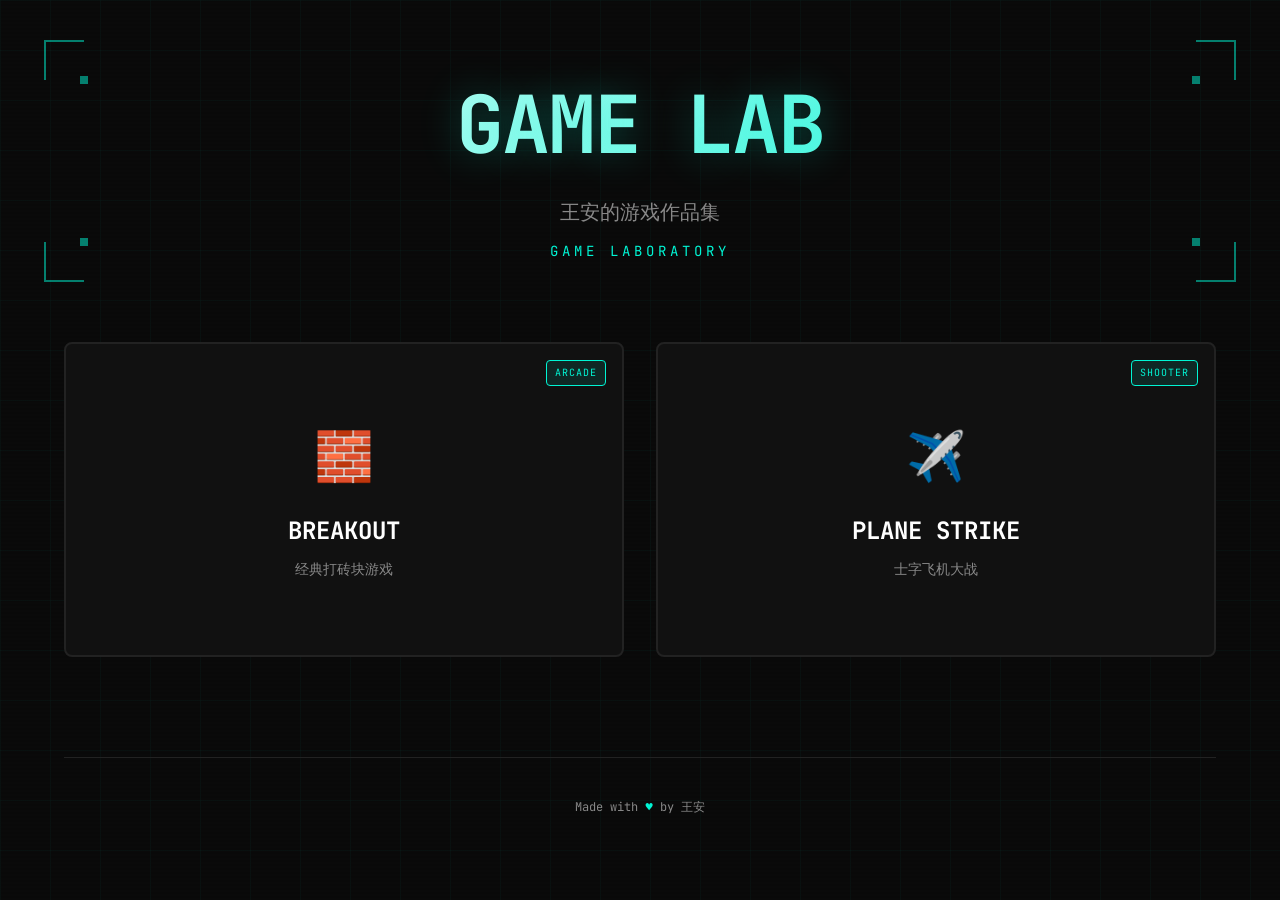
==== index.html @ 1d95ae91 "Initial commit: Game Lab - 游戏作品集网站" ====
<!DOCTYPE html>
<html lang="zh-CN">
<head>
  <meta charset="UTF-8">
  <meta name="viewport" content="width=device-width, initial-scale=1.0">
  <meta name="description" content="王安的游戏作品集 - Game Lab 游戏实验室，包含打砖块、飞机大战等经典游戏">
  <meta name="keywords" content="游戏,游戏作品集,打砖块,飞机大战,JavaScript游戏">
  <meta name="author" content="王安">
  <meta name="theme-color" content="#00f5d4">
  
  <meta property="og:title" content="GAME LAB - 游戏实验室">
  <meta property="og:description" content="王安的游戏作品集 - 经典街机风格小游戏集合">
  <meta property="og:type" content="website">
  <meta property="og:image" content="/og-image.jpg">
  
  <meta name="twitter:card" content="summary_large_image">
  <meta name="twitter:title" content="GAME LAB - 游戏实验室">
  <meta name="twitter:description" content="王安的游戏作品集">
  
  <title>GAME LAB / 游戏实验室</title>
  
  <link rel="preconnect" href="https://fonts.googleapis.com">
  <link rel="preconnect" href="https://fonts.gstatic.com" crossorigin>
  <link href="https://fonts.googleapis.com/css2?family=JetBrains+Mono:wght@400;700&family=Space+Grotesk:wght@400;500;600;700&display=swap" rel="stylesheet">
  
  <style>
    :root {
      --bg-primary: #0a0a0a;
      --bg-secondary: #111111;
      --accent: #00f5d4;
      --accent-glow: rgba(0, 245, 212, 0.3);
      --accent-dim: rgba(0, 245, 212, 0.1);
      --text-primary: #ffffff;
      --text-secondary: #888888;
      --border: #222222;
    }
    
    * {
      margin: 0;
      padding: 0;
      box-sizing: border-box;
    }
    
    body {
      font-family: 'Space Grotesk', sans-serif;
      background-color: var(--bg-primary);
      color: var(--text-primary);
      min-height: 100vh;
      line-height: 1.6;
      overflow-x: hidden;
    }
    
    /* 网格背景 */
    .grid-bg {
      position: fixed;
      top: 0;
      left: 0;
      width: 100%;
      height: 100%;
      background-image: 
        linear-gradient(rgba(0, 245, 212, 0.03) 1px, transparent 1px),
        linear-gradient(90deg, rgba(0, 245, 212, 0.03) 1px, transparent 1px);
      background-size: 50px 50px;
      pointer-events: none;
      z-index: 0;
    }
    
    /* 扫描线效果 */
    .scanlines {
      position: fixed;
      top: 0;
      left: 0;
      width: 100%;
      height: 100%;
      background: repeating-linear-gradient(
        0deg,
        transparent,
        transparent 2px,
        rgba(0, 0, 0, 0.15) 2px,
        rgba(0, 0, 0, 0.15) 4px
      );
      pointer-events: none;
      z-index: 1;
      opacity: 0.3;
    }
    
    .container {
      position: relative;
      z-index: 2;
      max-width: 1200px;
      margin: 0 auto;
      padding: 60px 24px;
    }
    
    /* 头部区域 */
    header {
      text-align: center;
      margin-bottom: 80px;
      position: relative;
    }
    
    .logo {
      font-family: 'JetBrains Mono', monospace;
      font-size: clamp(2.5rem, 8vw, 5rem);
      font-weight: 700;
      letter-spacing: -2px;
      margin-bottom: 8px;
      background: linear-gradient(135deg, var(--text-primary) 0%, var(--accent) 100%);
      -webkit-background-clip: text;
      -webkit-text-fill-color: transparent;
      background-clip: text;
      text-shadow: 0 0 40px var(--accent-glow);
    }
    
    .subtitle-cn {
      font-size: clamp(1rem, 3vw, 1.25rem);
      color: var(--text-secondary);
      margin-bottom: 12px;
      font-weight: 400;
    }
    
    .subtitle-en {
      font-family: 'JetBrains Mono', monospace;
      font-size: 0.875rem;
      color: var(--accent);
      text-transform: uppercase;
      letter-spacing: 4px;
    }
    
    /* 像素化装饰边框 */
    .pixel-border {
      position: absolute;
      width: 40px;
      height: 40px;
      border: 2px solid var(--accent);
      opacity: 0.5;
    }
    
    .pixel-border::before {
      content: '';
      position: absolute;
      width: 8px;
      height: 8px;
      background: var(--accent);
    }
    
    .pixel-tl {
      top: -20px;
      left: -20px;
      border-right: none;
      border-bottom: none;
    }
    
    .pixel-tl::before {
      bottom: -4px;
      right: -4px;
    }
    
    .pixel-tr {
      top: -20px;
      right: -20px;
      border-left: none;
      border-bottom: none;
    }
    
    .pixel-tr::before {
      bottom: -4px;
      left: -4px;
    }
    
    .pixel-bl {
      bottom: -20px;
      left: -20px;
      border-right: none;
      border-top: none;
    }
    
    .pixel-bl::before {
      top: -4px;
      right: -4px;
    }
    
    .pixel-br {
      bottom: -20px;
      right: -20px;
      border-left: none;
      border-top: none;
    }
    
    .pixel-br::before {
      top: -4px;
      left: -4px;
    }
    
    /* 游戏卡片网格 */
    .games-grid {
      display: grid;
      grid-template-columns: repeat(auto-fit, minmax(320px, 1fr));
      gap: 32px;
      margin-top: 60px;
    }
    
    .game-card {
      position: relative;
      aspect-ratio: 16 / 9;
      background: var(--bg-secondary);
      border: 2px solid var(--border);
      border-radius: 8px;
      overflow: hidden;
      cursor: pointer;
      transition: all 0.4s cubic-bezier(0.4, 0, 0.2, 1);
      text-decoration: none;
      display: block;
    }
    
    .game-card::before {
      content: '';
      position: absolute;
      inset: 0;
      background: linear-gradient(135deg, transparent 0%, var(--accent-dim) 100%);
      opacity: 0;
      transition: opacity 0.4s ease;
    }
    
    .game-card:hover {
      border-color: var(--accent);
      box-shadow: 
        0 0 20px var(--accent-glow),
        0 0 40px var(--accent-glow),
        inset 0 0 20px var(--accent-dim);
      transform: translateY(-4px);
    }
    
    .game-card:hover::before {
      opacity: 1;
    }
    
    .card-content {
      position: relative;
      z-index: 2;
      height: 100%;
      display: flex;
      flex-direction: column;
      justify-content: center;
      align-items: center;
      padding: 24px;
    }
    
    .game-icon {
      font-size: 3rem;
      margin-bottom: 16px;
      transition: transform 0.4s ease;
    }
    
    .game-card:hover .game-icon {
      transform: scale(1.1);
    }
    
    .game-title {
      font-family: 'JetBrains Mono', monospace;
      font-size: 1.5rem;
      font-weight: 700;
      color: var(--text-primary);
      margin-bottom: 8px;
      text-align: center;
    }
    
    .game-desc {
      font-size: 0.875rem;
      color: var(--text-secondary);
      text-align: center;
    }
    
    .game-tag {
      position: absolute;
      top: 16px;
      right: 16px;
      font-family: 'JetBrains Mono', monospace;
      font-size: 0.625rem;
      color: var(--accent);
      border: 1px solid var(--accent);
      padding: 4px 8px;
      border-radius: 4px;
      text-transform: uppercase;
      letter-spacing: 1px;
      background: rgba(0, 245, 212, 0.1);
    }
    
    /* 像素化角标 */
    .card-corner {
      position: absolute;
      width: 12px;
      height: 12px;
      border: 2px solid var(--accent);
      opacity: 0;
      transition: opacity 0.4s ease;
    }
    
    .game-card:hover .card-corner {
      opacity: 1;
    }
    
    .corner-tl { top: 8px; left: 8px; border-right: none; border-bottom: none; }
    .corner-tr { top: 8px; right: 8px; border-left: none; border-bottom: none; }
    .corner-bl { bottom: 8px; left: 8px; border-right: none; border-top: none; }
    .corner-br { bottom: 8px; right: 8px; border-left: none; border-top: none; }
    
    /* 底部 */
    footer {
      text-align: center;
      margin-top: 100px;
      padding-top: 40px;
      border-top: 1px solid var(--border);
    }
    
    .footer-text {
      font-family: 'JetBrains Mono', monospace;
      font-size: 0.75rem;
      color: var(--text-secondary);
    }
    
    .footer-text span {
      color: var(--accent);
    }
    
    /* 动画 */
    @keyframes pulse {
      0%, 100% { opacity: 0.5; }
      50% { opacity: 1; }
    }
    
    .pixel-border {
      animation: pulse 3s ease-in-out infinite;
    }
    
    @keyframes float {
      0%, 100% { transform: translateY(0px); }
      50% { transform: translateY(-10px); }
    }
    
    .game-card {
      animation: float 6s ease-in-out infinite;
    }
    
    .game-card:nth-child(2) {
      animation-delay: -3s;
    }
    
    /* 响应式 */
    @media (max-width: 768px) {
      .container {
        padding: 40px 16px;
      }
      
      header {
        margin-bottom: 60px;
      }
      
      .games-grid {
        grid-template-columns: 1fr;
        gap: 24px;
      }
      
      .pixel-border {
        display: none;
      }
    }
    
    /* 减少动画偏好 */
    @media (prefers-reduced-motion: reduce) {
      *, *::before, *::after {
        animation-duration: 0.01ms !important;
        animation-iteration-count: 1 !important;
        transition-duration: 0.01ms !important;
      }
    }
  </style>
</head>
<body>
  <div class="grid-bg"></div>
  <div class="scanlines"></div>
  
  <div class="container">
    <header>
      <div class="pixel-border pixel-tl"></div>
      <div class="pixel-border pixel-tr"></div>
      <div class="pixel-border pixel-bl"></div>
      <div class="pixel-border pixel-br"></div>
      
      <h1 class="logo">GAME LAB</h1>
      <p class="subtitle-cn">王安的游戏作品集</p>
      <p class="subtitle-en">Game Laboratory</p>
    </header>
    
    <main>
      <div class="games-grid">
        <a href="games/breakout/" class="game-card" aria-label="进入打砖块游戏">
          <span class="card-corner corner-tl"></span>
          <span class="card-corner corner-tr"></span>
          <span class="card-corner corner-bl"></span>
          <span class="card-corner corner-br"></span>
          <span class="game-tag">Arcade</span>
          
          <div class="card-content">
            <div class="game-icon">🧱</div>
            <h2 class="game-title">BREAKOUT</h2>
            <p class="game-desc">经典打砖块游戏</p>
          </div>
        </a>
        
        <a href="games/plane-strike/" class="game-card" aria-label="进入飞机大战游戏">
          <span class="card-corner corner-tl"></span>
          <span class="card-corner corner-tr"></span>
          <span class="card-corner corner-bl"></span>
          <span class="card-corner corner-br"></span>
          <span class="game-tag">Shooter</span>
          
          <div class="card-content">
            <div class="game-icon">✈️</div>
            <h2 class="game-title">PLANE STRIKE</h2>
            <p class="game-desc">士字飞机大战</p>
          </div>
        </a>
      </div>
    </main>
    
    <footer>
      <p class="footer-text">Made with <span>♥</span> by 王安</p>
    </footer>
  </div>
  
  <script type="application/ld+json">
  {
    "@context": "https://schema.org",
    "@type": "WebSite",
    "name": "GAME LAB - 游戏实验室",
    "description": "王安的游戏作品集 - 经典街机风格小游戏集合",
    "url": "https://game.waanng.cn",
    "author": {
      "@type": "Person",
      "name": "王安"
    }
  }
  </script>
</body>
</html>
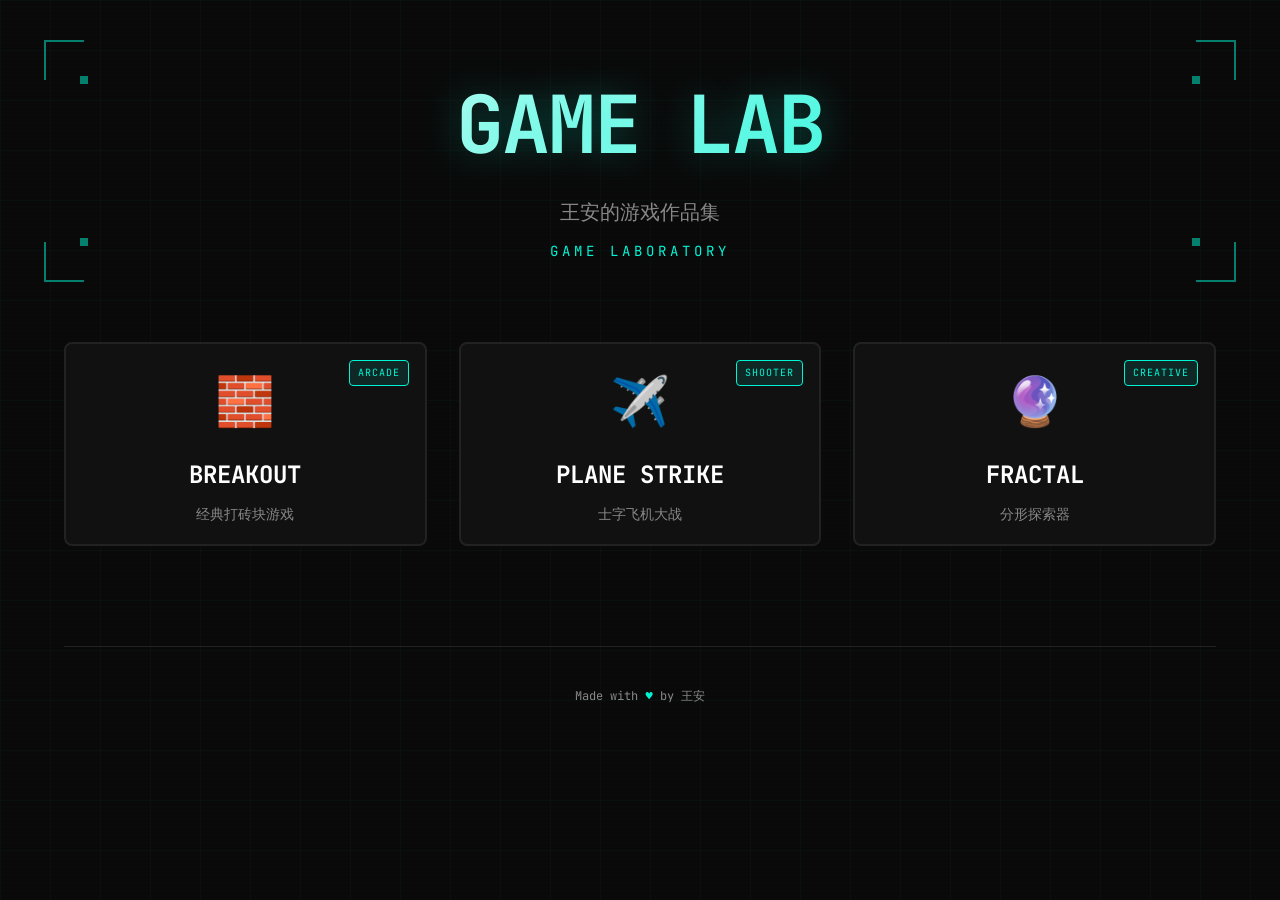
==== commit e5a069f0: "添加分形探索器游戏 (Fractal Explorer)，更新首页和 README" ====
--- a/index.html
+++ b/index.html
@@ -408,7 +408,7 @@
           </div>
         </a>
         
-        <a href="games/plane-strike/" class="game-card" aria-label="进入飞机大战游戏">
+         <a href="games/plane-strike/" class="game-card" aria-label="进入飞机大战游戏">
           <span class="card-corner corner-tl"></span>
           <span class="card-corner corner-tr"></span>
           <span class="card-corner corner-bl"></span>
@@ -421,6 +421,20 @@
             <p class="game-desc">士字飞机大战</p>
           </div>
         </a>
+        
+        <a href="games/fractal-explorer/" class="game-card" aria-label="进入分形探索器">
+          <span class="card-corner corner-tl"></span>
+          <span class="card-corner corner-tr"></span>
+          <span class="card-corner corner-bl"></span>
+          <span class="card-corner corner-br"></span>
+          <span class="game-tag">Creative</span>
+          
+          <div class="card-content">
+            <div class="game-icon">🔮</div>
+            <h2 class="game-title">FRACTAL</h2>
+            <p class="game-desc">分形探索器</p>
+          </div>
+        </a>
       </div>
     </main>
     
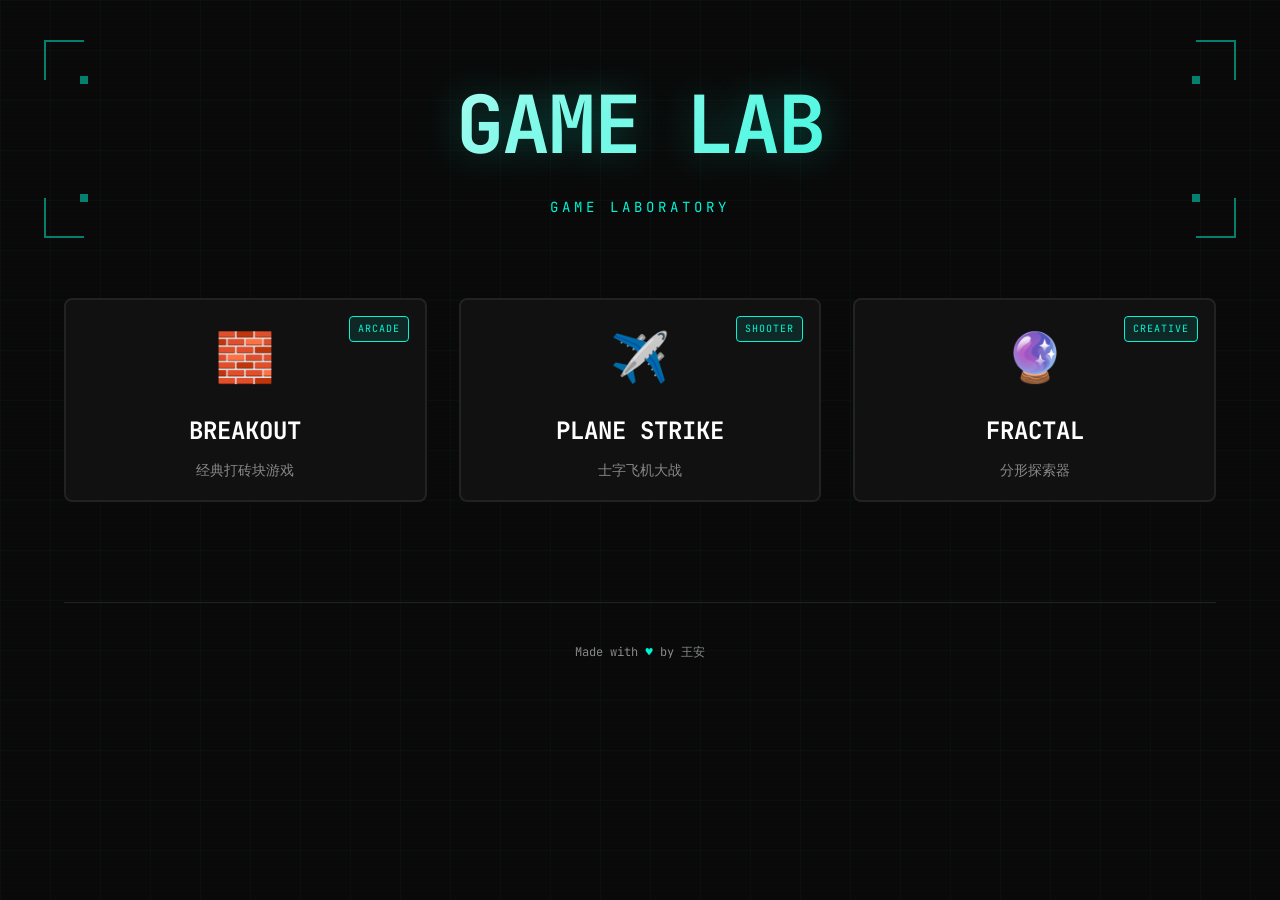
==== commit cd85ff7a: "移除首页副标题 王安的游戏作品集" ====
--- a/index.html
+++ b/index.html
@@ -388,7 +388,6 @@
       <div class="pixel-border pixel-br"></div>
       
       <h1 class="logo">GAME LAB</h1>
-      <p class="subtitle-cn">王安的游戏作品集</p>
       <p class="subtitle-en">Game Laboratory</p>
     </header>
     
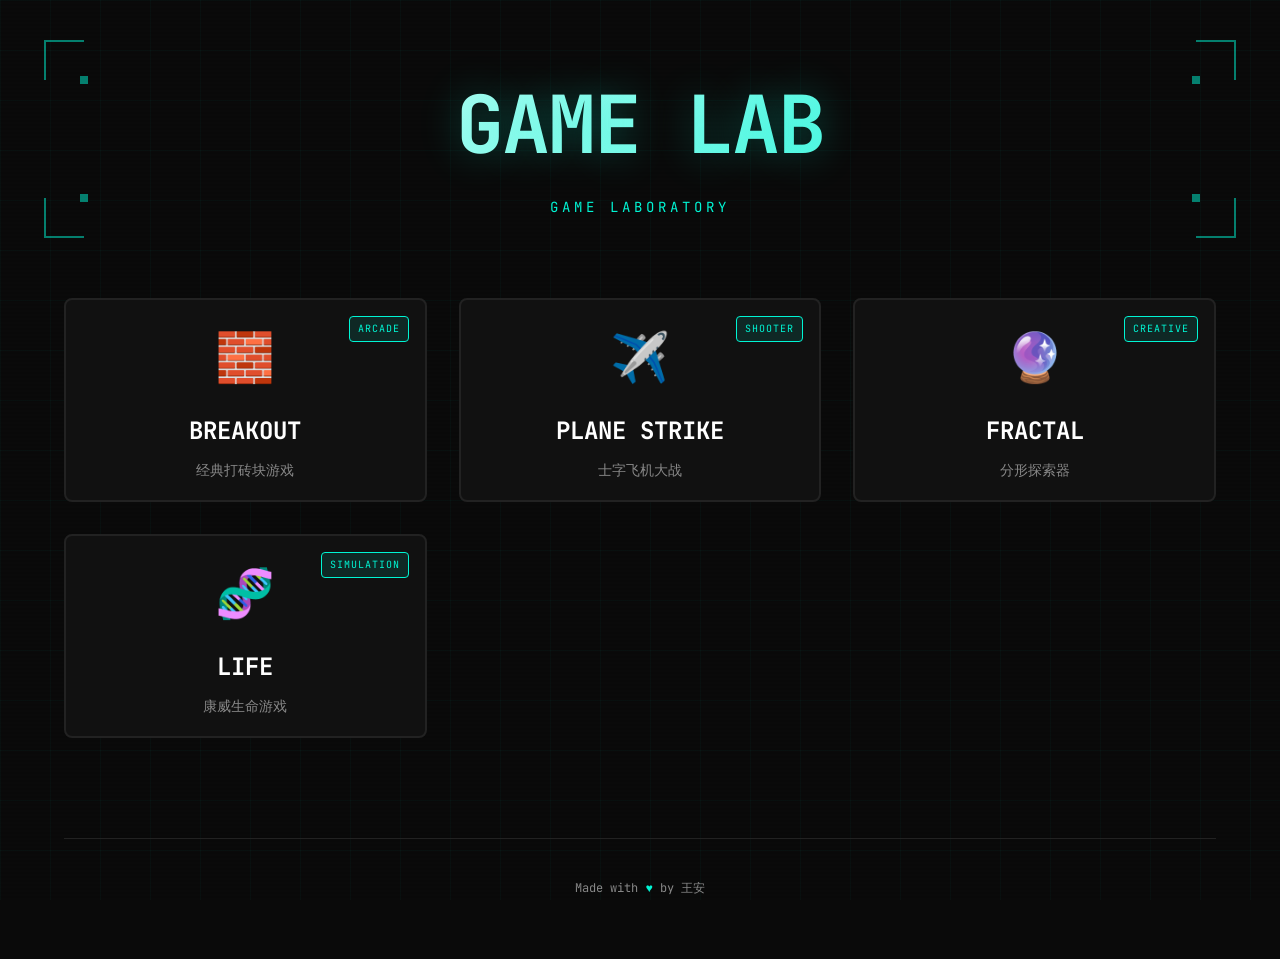
==== commit 80116f7e: "feat: 添加康威生命游戏 - 新增生命游戏（Game of Life）元胞自动机模拟 - 支持多种预设图案：滑翔机、脉冲星、滑翔机枪、随机 - 三种显示模式：标准、年龄、热力图 - 支持保存/加载" ====
--- a/index.html
+++ b/index.html
@@ -421,7 +421,7 @@
           </div>
         </a>
         
-        <a href="games/fractal-explorer/" class="game-card" aria-label="进入分形探索器">
+         <a href="games/fractal-explorer/" class="game-card" aria-label="进入分形探索器">
           <span class="card-corner corner-tl"></span>
           <span class="card-corner corner-tr"></span>
           <span class="card-corner corner-bl"></span>
@@ -434,6 +434,20 @@
             <p class="game-desc">分形探索器</p>
           </div>
         </a>
+        
+        <a href="games/game-of-life/" class="game-card" aria-label="进入生命游戏">
+          <span class="card-corner corner-tl"></span>
+          <span class="card-corner corner-tr"></span>
+          <span class="card-corner corner-bl"></span>
+          <span class="card-corner corner-br"></span>
+          <span class="game-tag">Simulation</span>
+          
+          <div class="card-content">
+            <div class="game-icon">🧬</div>
+            <h2 class="game-title">LIFE</h2>
+            <p class="game-desc">康威生命游戏</p>
+          </div>
+        </a>
       </div>
     </main>
     
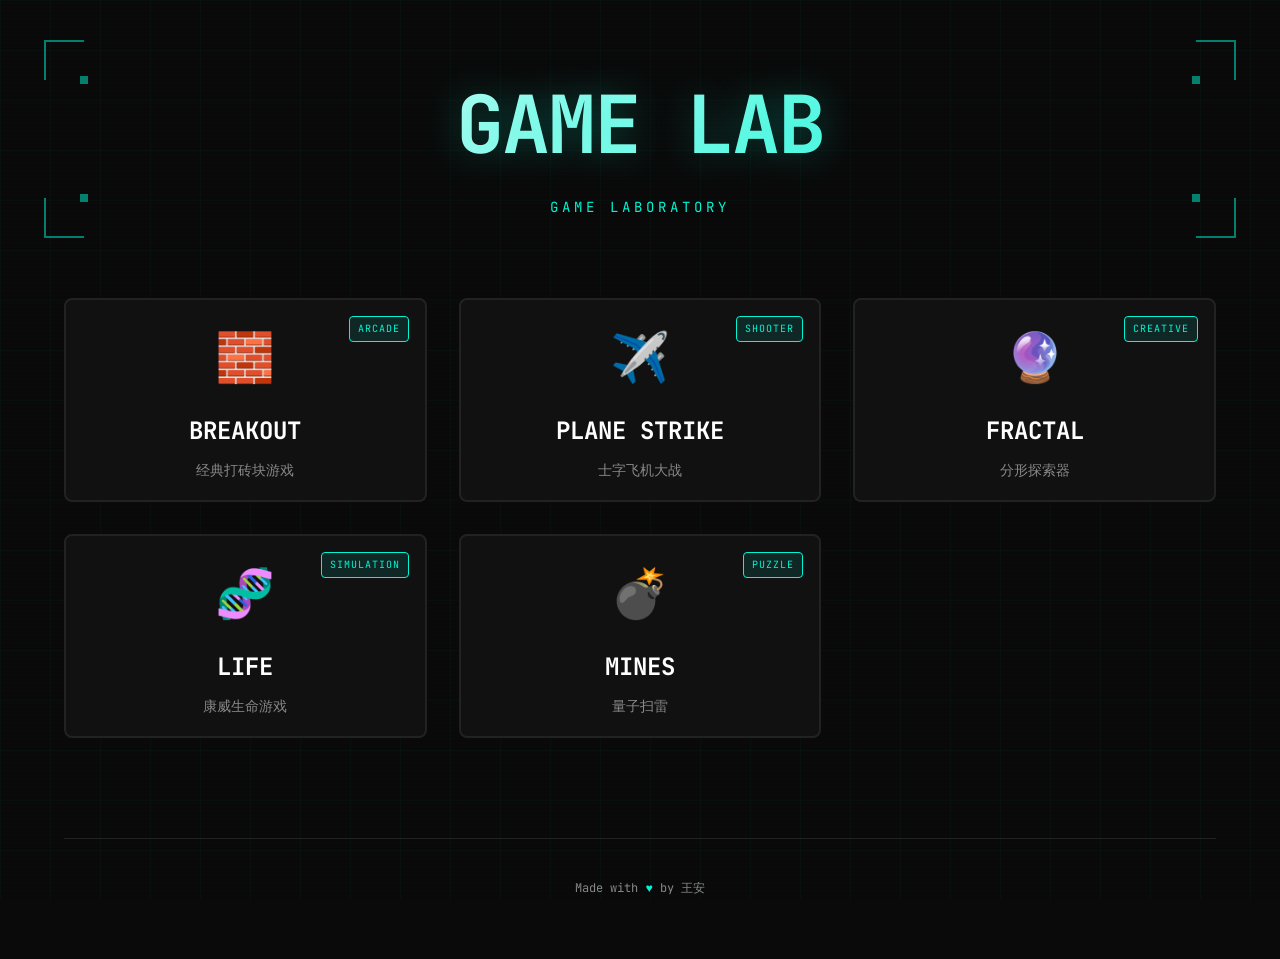
==== commit c29a494c: "新增科幻风扫雷游戏并更新说明" ====
--- a/index.html
+++ b/index.html
@@ -448,6 +448,20 @@
             <p class="game-desc">康威生命游戏</p>
           </div>
         </a>
+
+        <a href="games/minesweeper/" class="game-card" aria-label="进入扫雷游戏">
+          <span class="card-corner corner-tl"></span>
+          <span class="card-corner corner-tr"></span>
+          <span class="card-corner corner-bl"></span>
+          <span class="card-corner corner-br"></span>
+          <span class="game-tag">Puzzle</span>
+
+          <div class="card-content">
+            <div class="game-icon">💣</div>
+            <h2 class="game-title">MINES</h2>
+            <p class="game-desc">量子扫雷</p>
+          </div>
+        </a>
       </div>
     </main>
     
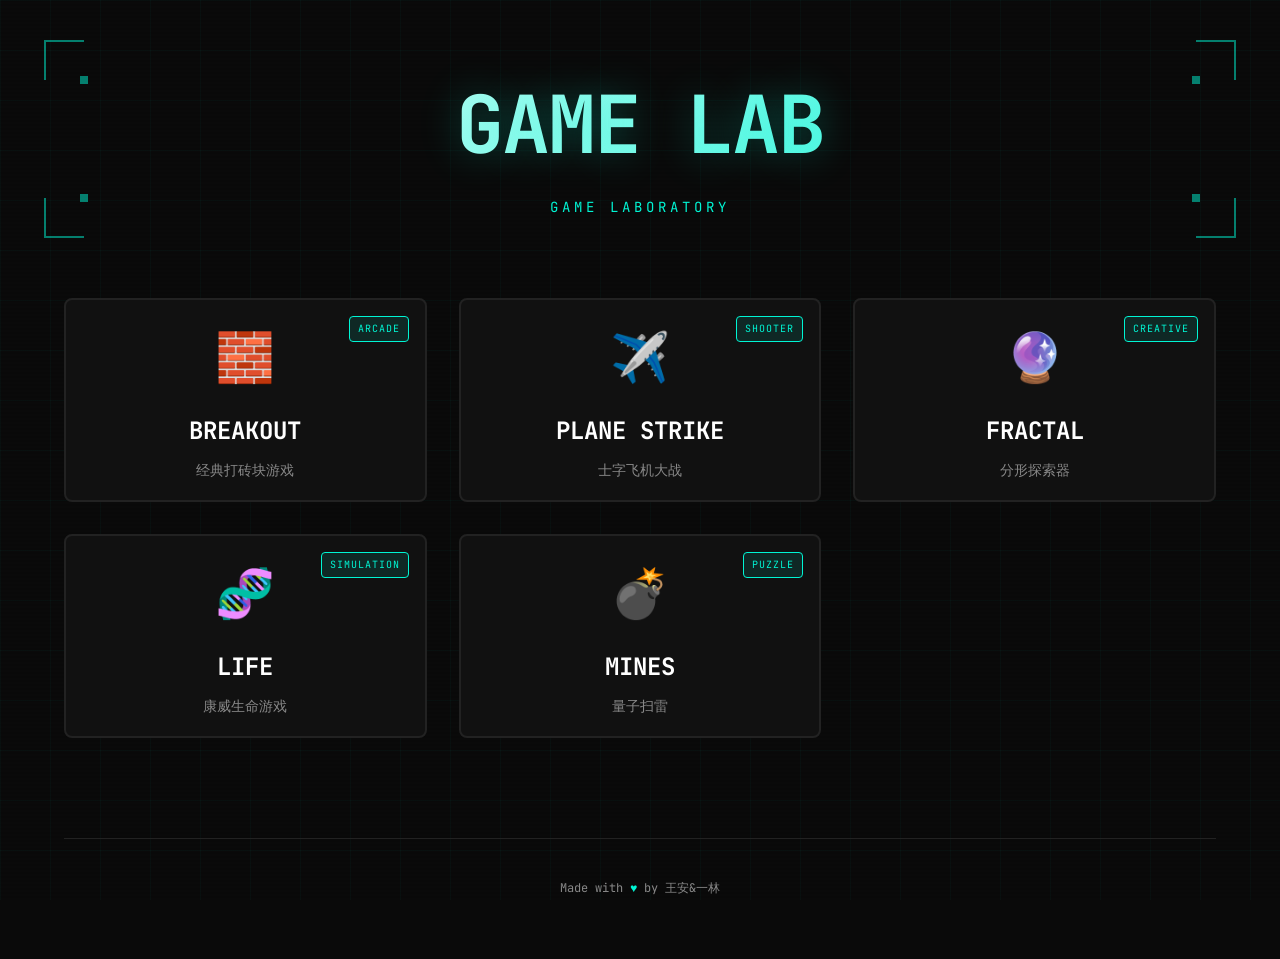
==== commit fc3e7844: "更新网站署名为王安与一林" ====
--- a/index.html
+++ b/index.html
@@ -3,19 +3,19 @@
 <head>
   <meta charset="UTF-8">
   <meta name="viewport" content="width=device-width, initial-scale=1.0">
-  <meta name="description" content="王安的游戏作品集 - Game Lab 游戏实验室，包含打砖块、飞机大战等经典游戏">
+  <meta name="description" content="王安&一林的游戏作品集 - Game Lab 游戏实验室，包含打砖块、飞机大战等经典游戏">
   <meta name="keywords" content="游戏,游戏作品集,打砖块,飞机大战,JavaScript游戏">
-  <meta name="author" content="王安">
+  <meta name="author" content="王安&一林">
   <meta name="theme-color" content="#00f5d4">
   
   <meta property="og:title" content="GAME LAB - 游戏实验室">
-  <meta property="og:description" content="王安的游戏作品集 - 经典街机风格小游戏集合">
+  <meta property="og:description" content="王安&一林的游戏作品集 - 经典街机风格小游戏集合">
   <meta property="og:type" content="website">
   <meta property="og:image" content="/og-image.jpg">
   
   <meta name="twitter:card" content="summary_large_image">
   <meta name="twitter:title" content="GAME LAB - 游戏实验室">
-  <meta name="twitter:description" content="王安的游戏作品集">
+  <meta name="twitter:description" content="王安&一林的游戏作品集">
   
   <title>GAME LAB / 游戏实验室</title>
   
@@ -466,7 +466,7 @@
     </main>
     
     <footer>
-      <p class="footer-text">Made with <span>♥</span> by 王安</p>
+      <p class="footer-text">Made with <span>♥</span> by 王安&一林</p>
     </footer>
   </div>
   
@@ -475,11 +475,11 @@
     "@context": "https://schema.org",
     "@type": "WebSite",
     "name": "GAME LAB - 游戏实验室",
-    "description": "王安的游戏作品集 - 经典街机风格小游戏集合",
+    "description": "王安&一林的游戏作品集 - 经典街机风格小游戏集合",
     "url": "https://game.waanng.cn",
     "author": {
       "@type": "Person",
-      "name": "王安"
+      "name": "王安&一林"
     }
   }
   </script>
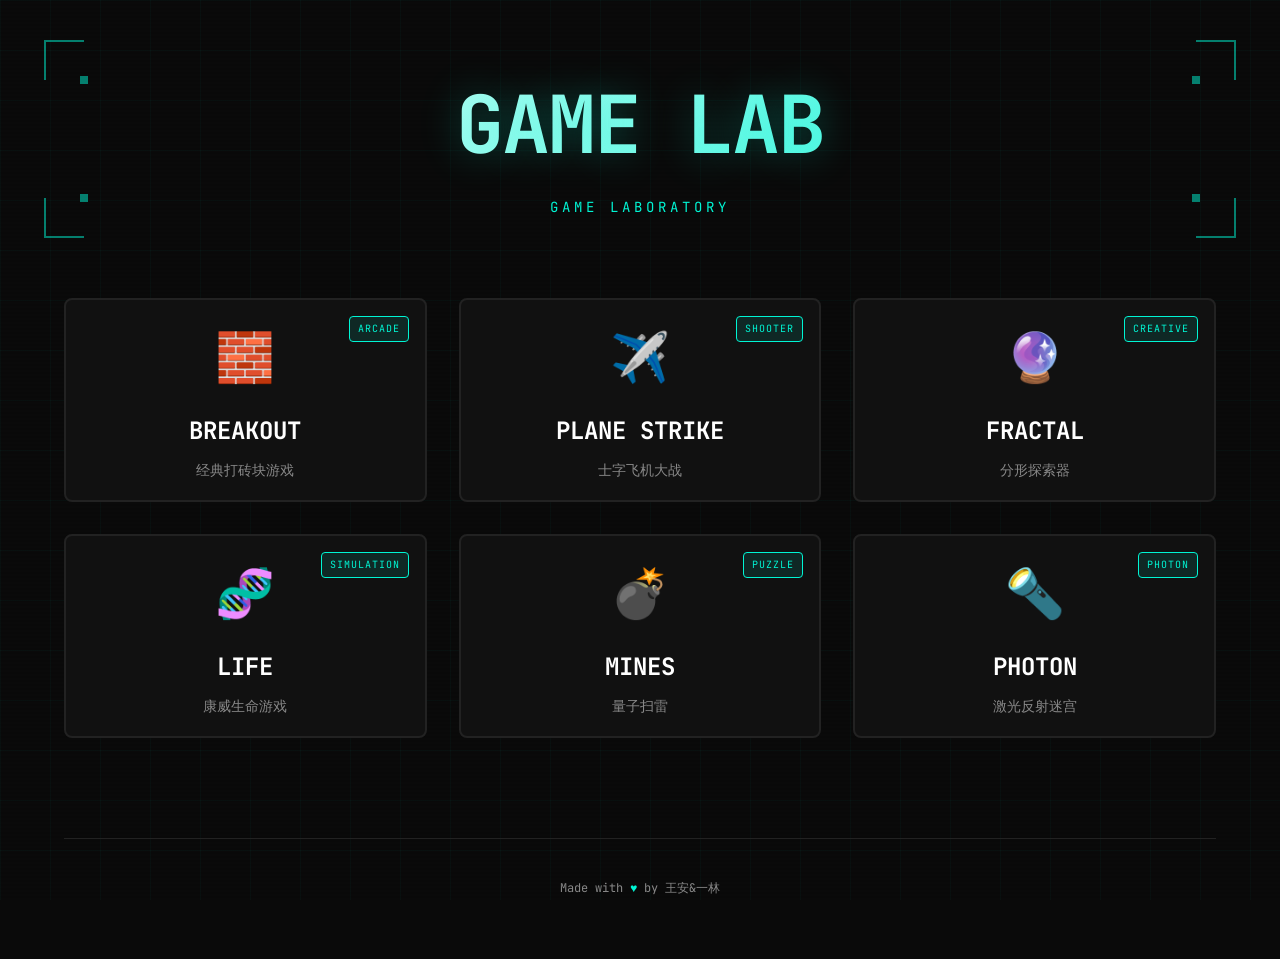
==== commit 27398ba4: "新增激光反射迷宫游戏" ====
--- a/index.html
+++ b/index.html
@@ -462,6 +462,20 @@
             <p class="game-desc">量子扫雷</p>
           </div>
         </a>
+
+        <a href="games/photon-maze/" class="game-card" aria-label="进入激光反射迷宫">
+          <span class="card-corner corner-tl"></span>
+          <span class="card-corner corner-tr"></span>
+          <span class="card-corner corner-bl"></span>
+          <span class="card-corner corner-br"></span>
+          <span class="game-tag">Photon</span>
+
+          <div class="card-content">
+            <div class="game-icon">🔦</div>
+            <h2 class="game-title">PHOTON</h2>
+            <p class="game-desc">激光反射迷宫</p>
+          </div>
+        </a>
       </div>
     </main>
     
